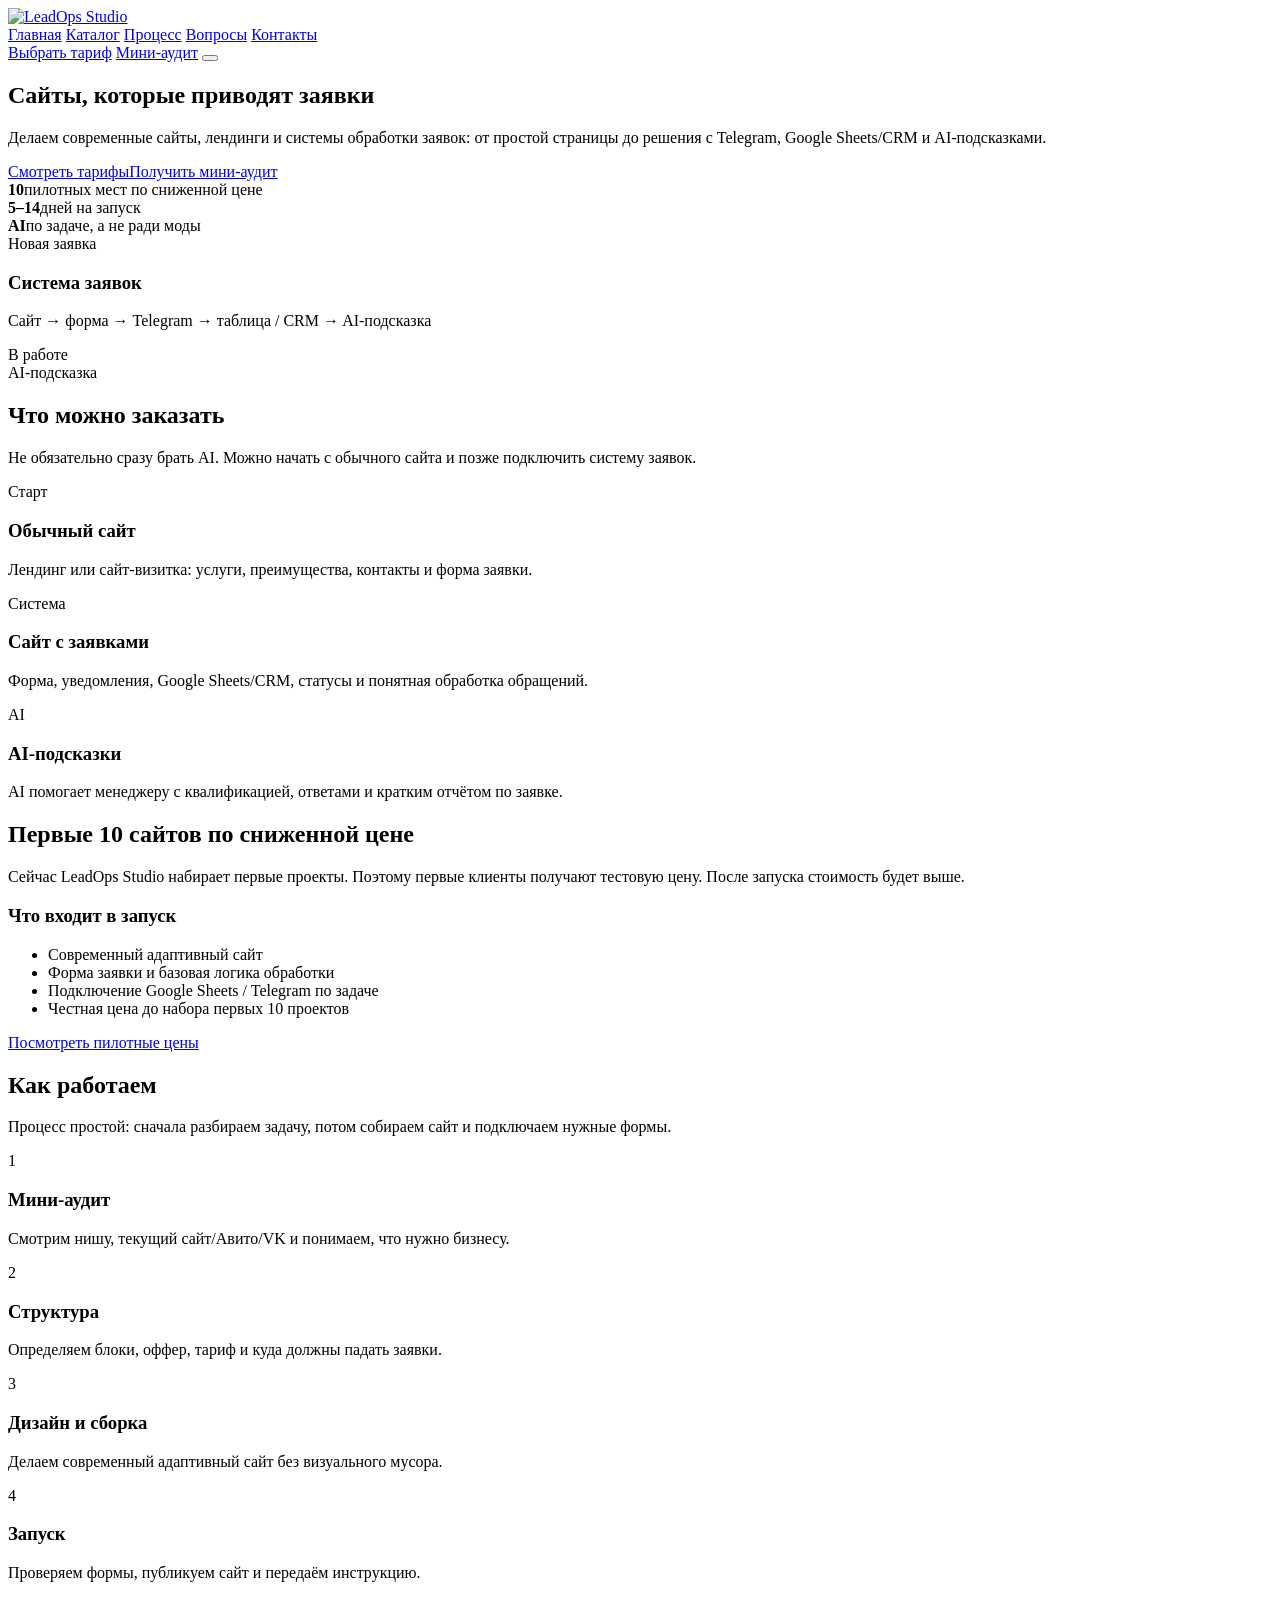
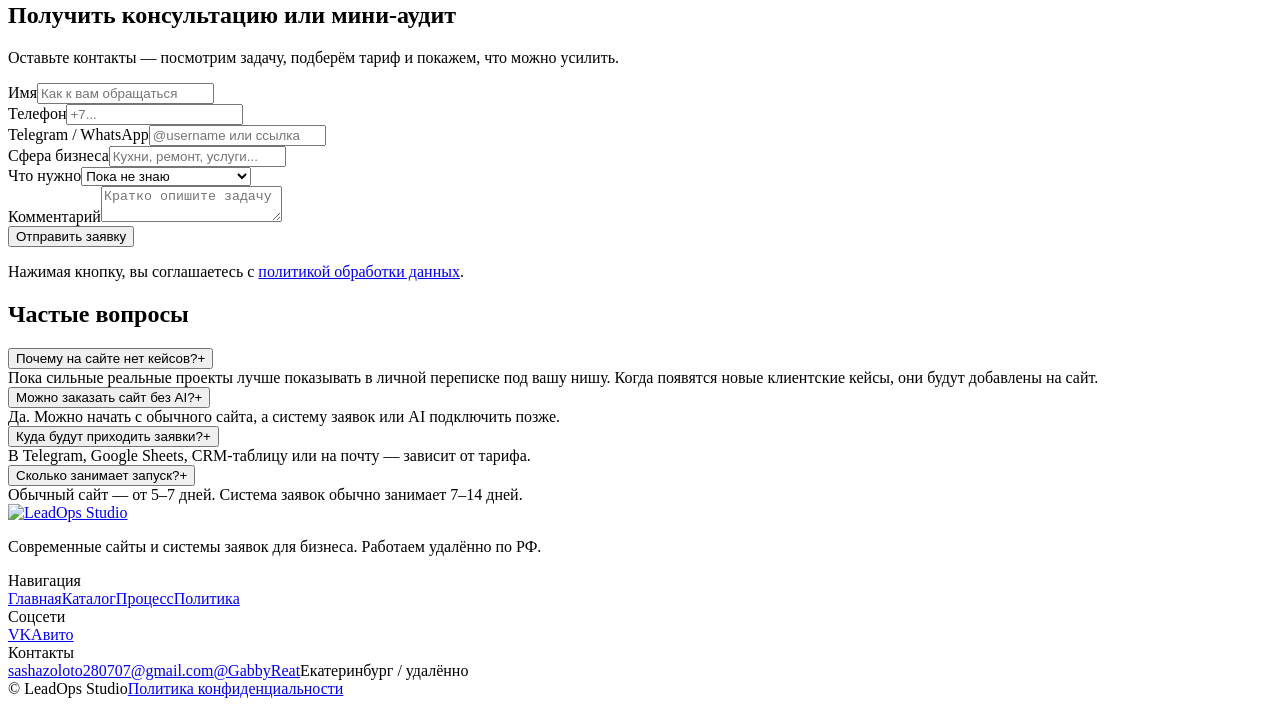
==== index.html @ fede4e8f "Add files via upload" ====
<!doctype html>
<html lang="ru">
<head>
<meta charset="utf-8">
<meta name="viewport" content="width=device-width, initial-scale=1">
<link rel="icon" type="image/webp" href="assets/img/logo/logo.webp">
<link rel="preconnect" href="https://fonts.googleapis.com">
<link rel="preconnect" href="https://fonts.gstatic.com" crossorigin>
<link href="https://fonts.googleapis.com/css2?family=Inter:wght@400;500;600;700;800;900&display=swap" rel="stylesheet">
<link rel="stylesheet" href="assets/css/main.css?v=1.1.3">
<title>LeadOps Studio — сайты и системы заявок для бизнеса</title>
<meta name="description" content="Современные сайты, лендинги и системы обработки заявок для бизнеса: формы, Telegram, Google Sheets/CRM и AI-подсказки.">
</head>
<body>
<header class="site-header">
  <div class="container header-inner">
    <a class="logo" href="index.html" aria-label="LeadOps Studio"><img src="assets/img/logo/logo.webp" alt="LeadOps Studio"></a>
    <nav class="nav" data-nav aria-label="Основная навигация">
      <a href="index.html" class="is-active">Главная</a>
      <a href="catalog.html" class="">Каталог</a>
      <a href="process.html" class="">Процесс</a>
      <a href="index.html#faq">Вопросы</a>
      <a href="#contacts">Контакты</a>
    </nav>
    <div class="header-actions">
      <a class="btn btn--ghost" href="catalog.html">Выбрать тариф</a>
      <a class="btn btn--primary" href="index.html#lead-form">Мини-аудит</a>
      <button class="menu-toggle" type="button" data-menu-toggle aria-label="Открыть меню" aria-expanded="false"><span></span><span></span><span></span></button>
    </div>
  </div>
</header>

<main class="page-main">
  <section class="hero">
    <div class="container split split--start">
      <div class="hero-copy">
        <h1>Сайты, которые приводят заявки</h1>
        <p class="lead">Делаем современные сайты, лендинги и системы обработки заявок: от простой страницы до решения с Telegram, Google Sheets/CRM и AI-подсказками.</p>
        <div class="inline hero-actions"><a class="btn btn--primary" href="catalog.html">Смотреть тарифы</a><a class="btn btn--ghost" href="#lead-form">Получить мини-аудит</a></div>
        <div class="hero-stats"><div class="stat"><strong>10</strong><span>пилотных мест по сниженной цене</span></div><div class="stat"><strong>5–14</strong><span>дней на запуск</span></div><div class="stat"><strong>AI</strong><span>по задаче, а не ради моды</span></div></div>
      </div>
      <div class="hero-ui">
        <div class="browser">
          <div class="browser-top"><div class="dots"><span></span><span></span><span></span></div><span class="browser-tag">Новая заявка</span></div>
          <div class="screen-dark"><h3>Система заявок</h3><p>Сайт → форма → Telegram → таблица / CRM → AI-подсказка</p></div>
          <div class="lead-row"><div class="lead-icon"></div><div class="lead-lines"><span></span><span></span></div><span class="browser-tag">В работе</span></div>
          <div class="lead-row"><div class="lead-icon"></div><div class="lead-lines"><span></span><span></span></div><span class="browser-tag">AI-подсказка</span></div>
        </div>
      </div>
    </div>
  </section>

  <section class="section section--soft">
    <div class="container">
      <div class="section-head"><h2>Что можно заказать</h2><p class="lead">Не обязательно сразу брать AI. Можно начать с обычного сайта и позже подключить систему заявок.</p></div>
      <div class="grid grid-3 offer-grid">
        <div class="card"><span class="badge">Старт</span><h3>Обычный сайт</h3><p class="text-muted">Лендинг или сайт-визитка: услуги, преимущества, контакты и форма заявки.</p></div>
        <div class="card"><span class="badge badge--green">Система</span><h3>Сайт с заявками</h3><p class="text-muted">Форма, уведомления, Google Sheets/CRM, статусы и понятная обработка обращений.</p></div>
        <div class="card"><span class="badge badge--orange">AI</span><h3>AI-подсказки</h3><p class="text-muted">AI помогает менеджеру с квалификацией, ответами и кратким отчётом по заявке.</p></div>
      </div>
    </div>
  </section>


  <section class="section section--soft">
    <div class="container">
      <div class="pilot-banner">
        <div class="grid grid-2">
          <div class="stack">
            <h2>Первые 10 сайтов по сниженной цене</h2>
            <p>Сейчас LeadOps Studio набирает первые проекты. Поэтому первые клиенты получают тестовую цену. После запуска стоимость будет выше.</p>
          </div>
          <div class="pilot-side">
            <h3>Что входит в запуск</h3>
            <ul class="list-check">
              <li>Современный адаптивный сайт</li>
              <li>Форма заявки и базовая логика обработки</li>
              <li>Подключение Google Sheets / Telegram по задаче</li>
              <li>Честная цена до набора первых 10 проектов</li>
            </ul>
            <a class="btn btn--primary btn--wide" href="catalog.html">Посмотреть пилотные цены</a>
          </div>
        </div>
      </div>
    </div>
  </section>

  <section class="section">
    <div class="container">
      <div class="section-head"><h2>Как работаем</h2><p class="lead">Процесс простой: сначала разбираем задачу, потом собираем сайт и подключаем нужные формы.</p></div>
      <div class="steps">
        <div class="step"><div class="step-number">1</div><div><h3>Мини-аудит</h3><p class="text-muted">Смотрим нишу, текущий сайт/Авито/VK и понимаем, что нужно бизнесу.</p></div></div>
        <div class="step"><div class="step-number">2</div><div><h3>Структура</h3><p class="text-muted">Определяем блоки, оффер, тариф и куда должны падать заявки.</p></div></div>
        <div class="step"><div class="step-number">3</div><div><h3>Дизайн и сборка</h3><p class="text-muted">Делаем современный адаптивный сайт без визуального мусора.</p></div></div>
        <div class="step"><div class="step-number">4</div><div><h3>Запуск</h3><p class="text-muted">Проверяем формы, публикуем сайт и передаём инструкцию.</p></div></div>
      </div>
    </div>
  </section>

  <section class="section section--soft" id="lead-form">
    <div class="container split split--start">
      <div class="section-head sticky-copy">
        <h2>Получить консультацию или мини-аудит</h2>
        <p class="lead">Оставьте контакты — посмотрим задачу, подберём тариф и покажем, что можно усилить.</p>
      </div>
      <div class="cta-card"><form class="form" data-lead-form id="lead-form">
  <input type="hidden" name="selected_tariff" value="Не выбран / заявка с главной">
  <input type="hidden" name="source" value="website_form">
  <div class="form-row">
    <div class="field"><label for="name">Имя</label><input id="name" name="name" type="text" placeholder="Как к вам обращаться" required></div>
    <div class="field"><label for="phone">Телефон</label><input id="phone" name="phone" type="tel" placeholder="+7..." required></div>
  </div>
  <div class="form-row">
    <div class="field"><label for="messenger">Telegram / WhatsApp</label><input id="messenger" name="messenger" type="text" placeholder="@username или ссылка"></div>
    <div class="field"><label for="business">Сфера бизнеса</label><input id="business" name="business" type="text" placeholder="Кухни, ремонт, услуги..."></div>
  </div>
  <div class="field"><label for="need">Что нужно</label><select id="need" name="need"><option value="Пока не знаю">Пока не знаю</option><option value="Обычный сайт">Обычный сайт</option><option value="Сайт с системой заявок">Сайт с системой заявок</option><option value="AI / автоматизация">AI / автоматизация</option></select></div>
  <div class="field"><label for="comment">Комментарий</label><textarea id="comment" name="comment" placeholder="Кратко опишите задачу"></textarea></div>
  <button class="btn btn--primary btn--wide" type="submit" data-default-text="Отправить заявку">Отправить заявку</button>
  <div class="form-status" data-form-status></div>
  <p class="form-note">Нажимая кнопку, вы соглашаетесь с <a href="privacy.html">политикой обработки данных</a>.</p>
</form></div>
    </div>
  </section>

  <section class="section" id="faq">
    <div class="container">
      <div class="section-head"><h2>Частые вопросы</h2></div>
      <div class="faq">
        <div class="faq-item is-open" data-faq-item><button class="faq-question" type="button" data-faq-question>Почему на сайте нет кейсов?<span>+</span></button><div class="faq-answer">Пока сильные реальные проекты лучше показывать в личной переписке под вашу нишу. Когда появятся новые клиентские кейсы, они будут добавлены на сайт.</div></div>
        <div class="faq-item" data-faq-item><button class="faq-question" type="button" data-faq-question>Можно заказать сайт без AI?<span>+</span></button><div class="faq-answer">Да. Можно начать с обычного сайта, а систему заявок или AI подключить позже.</div></div>
        <div class="faq-item" data-faq-item><button class="faq-question" type="button" data-faq-question>Куда будут приходить заявки?<span>+</span></button><div class="faq-answer">В Telegram, Google Sheets, CRM-таблицу или на почту — зависит от тарифа.</div></div>
        <div class="faq-item" data-faq-item><button class="faq-question" type="button" data-faq-question>Сколько занимает запуск?<span>+</span></button><div class="faq-answer">Обычный сайт — от 5–7 дней. Система заявок обычно занимает 7–14 дней.</div></div>
      </div>
    </div>
  </section>
</main>
<footer class="site-footer" id="contacts">
  <div class="container">
    <div class="footer-grid">
      <div class="stack">
        <a class="logo" href="index.html" aria-label="LeadOps Studio"><img src="assets/img/logo/logo-footer.webp" alt="LeadOps Studio"></a>
        <p>Современные сайты и системы заявок для бизнеса. Работаем удалённо по РФ.</p>
      </div>
      <div><div class="footer-title">Навигация</div><div class="footer-links"><a href="index.html">Главная</a><a href="catalog.html">Каталог</a><a href="process.html">Процесс</a><a href="privacy.html">Политика</a></div></div>
      <div><div class="footer-title">Соцсети</div><div class="footer-links"><a href="https://vk.com/club238644247" target="_blank" rel="noopener">VK</a><a href="https://www.avito.ru/ekaterinburg/predlozheniya_uslug/sayt_sistema_zayavok_dlya_biznesa_pod_klyuch_8059595661" target="_blank" rel="noopener">Авито</a></div></div>
      <div><div class="footer-title">Контакты</div><div class="footer-links"><a href="mailto:sashazoloto280707@gmail.com">sashazoloto280707@gmail.com</a><a href="https://t.me/GabbyReat" target="_blank" rel="noopener">@GabbyReat</a><span>Екатеринбург / удалённо</span></div></div>
    </div>
    <div class="footer-bottom"><span>© <span data-year></span> LeadOps Studio</span><a href="privacy.html">Политика конфиденциальности</a></div>
  </div>
</footer>
<script src="assets/js/config.js?v=1.1.3"></script>
<script type="module" src="assets/js/app.js?v=1.1.3"></script>
</body>
</html>
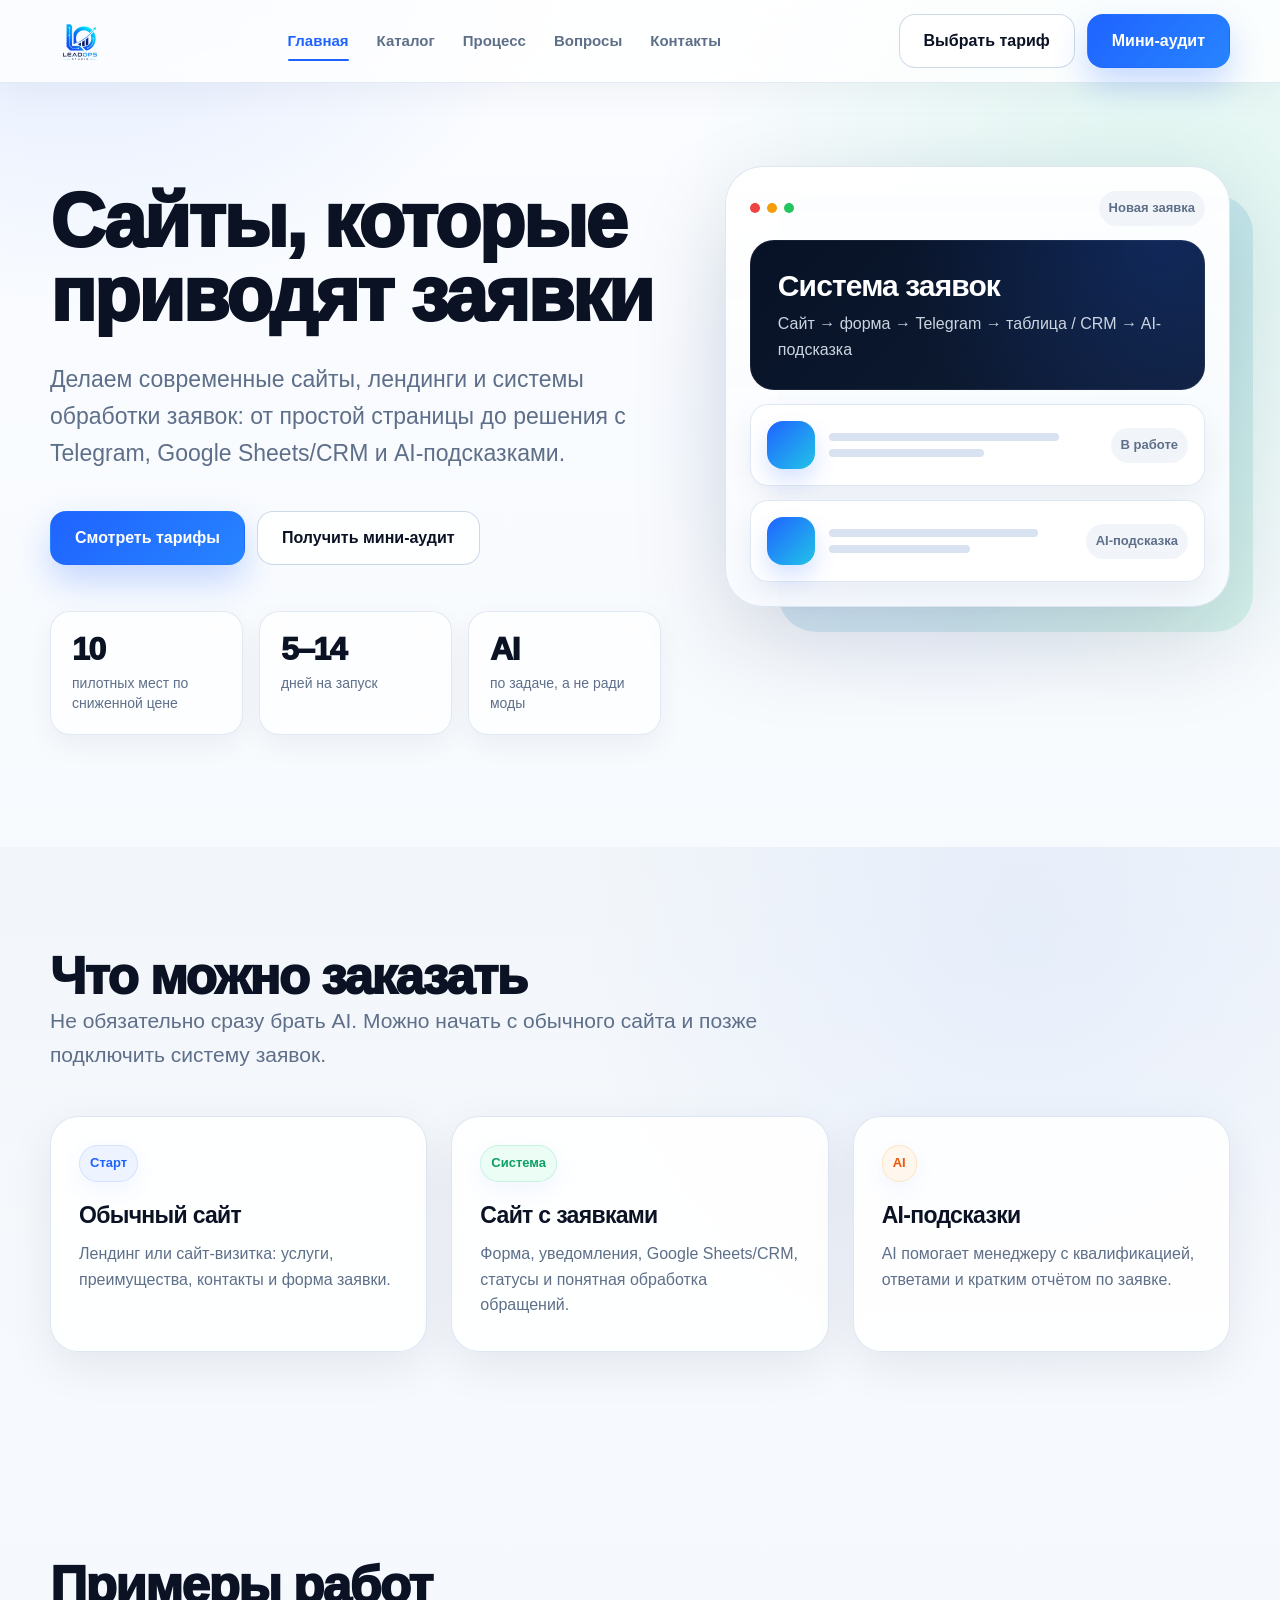
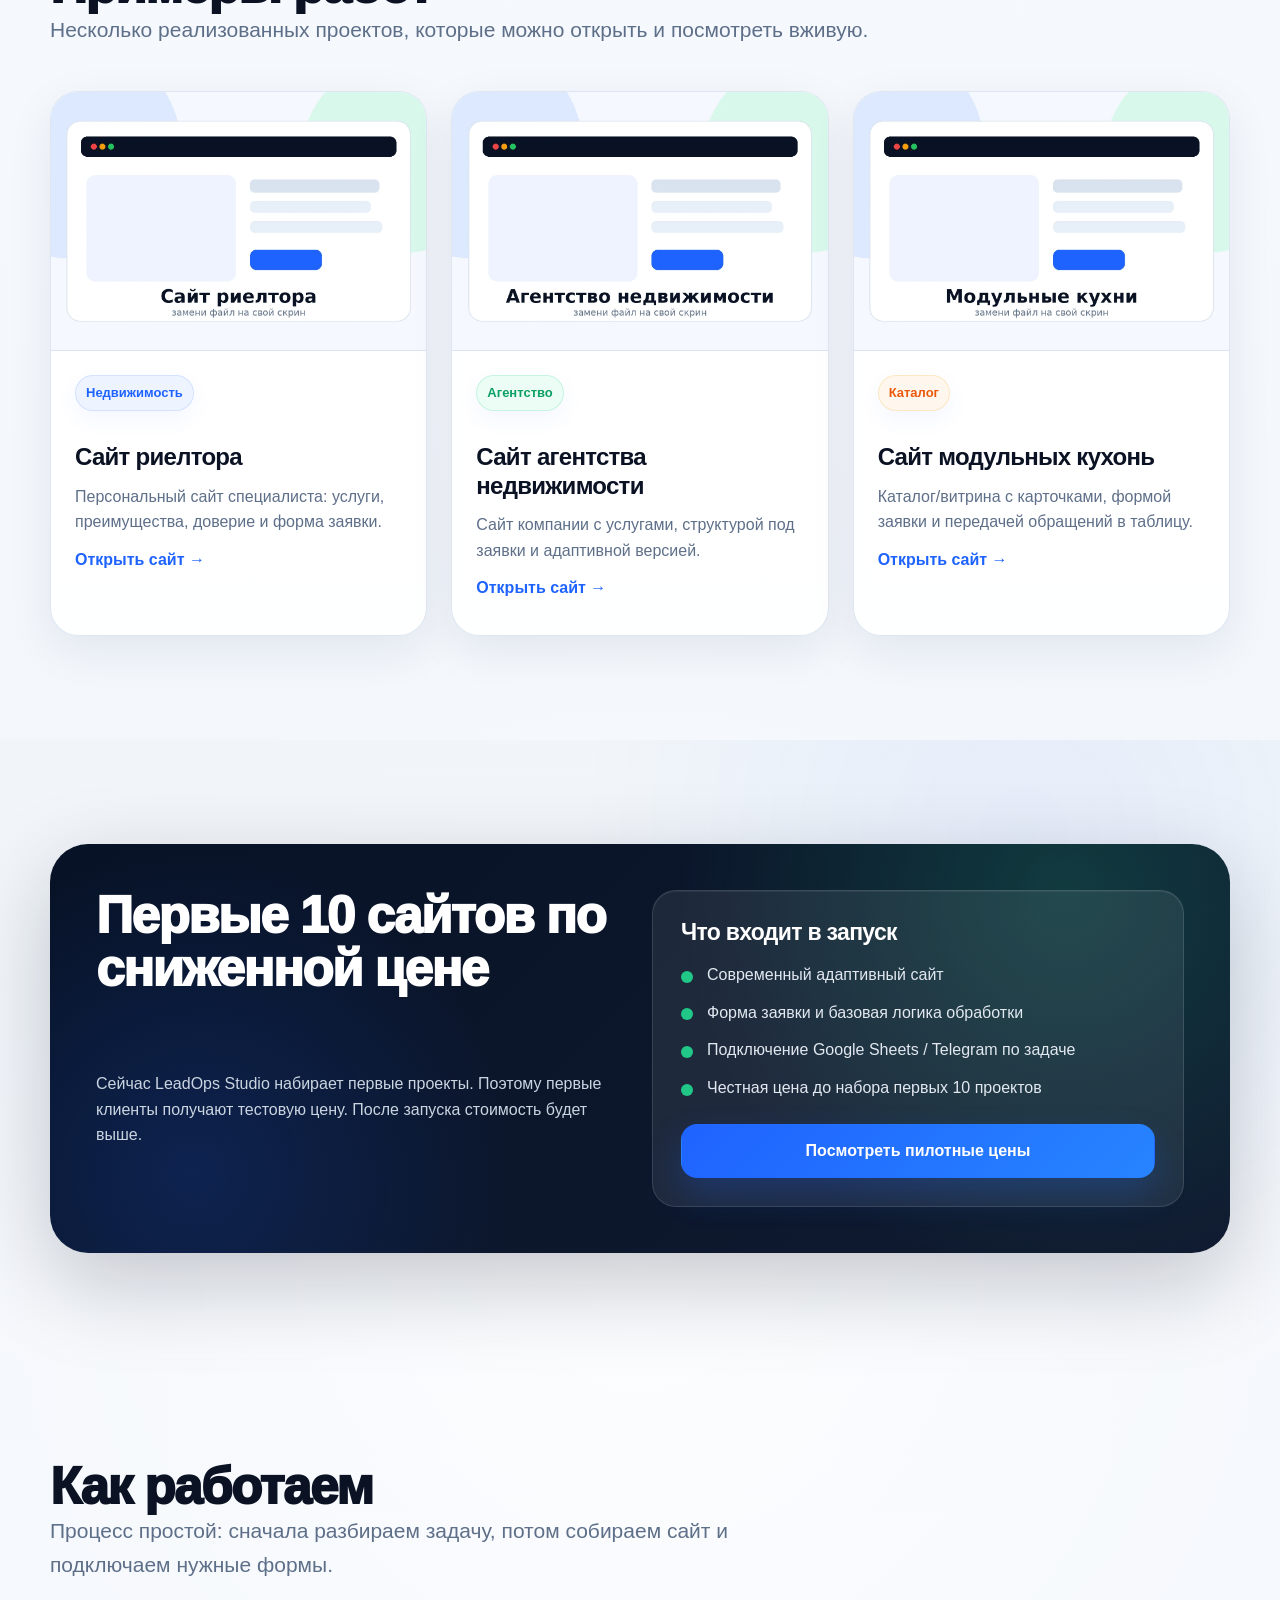
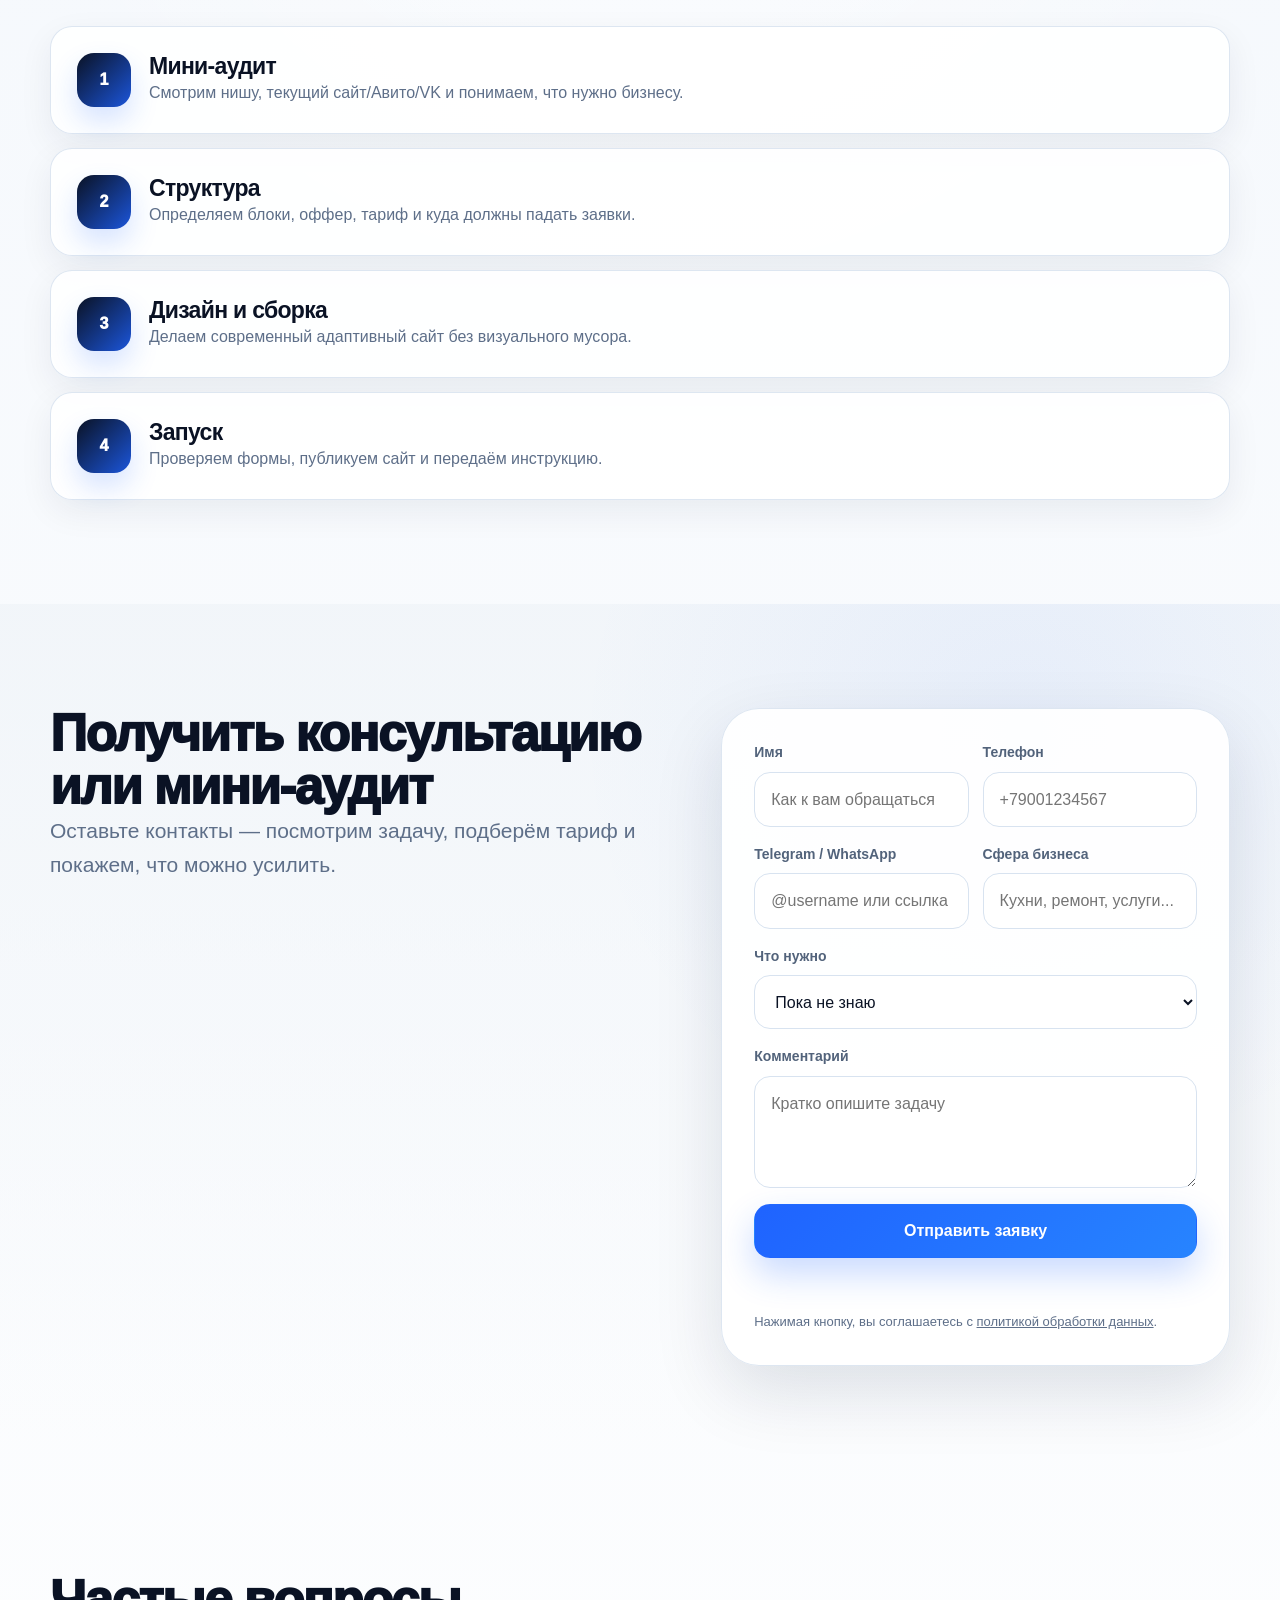
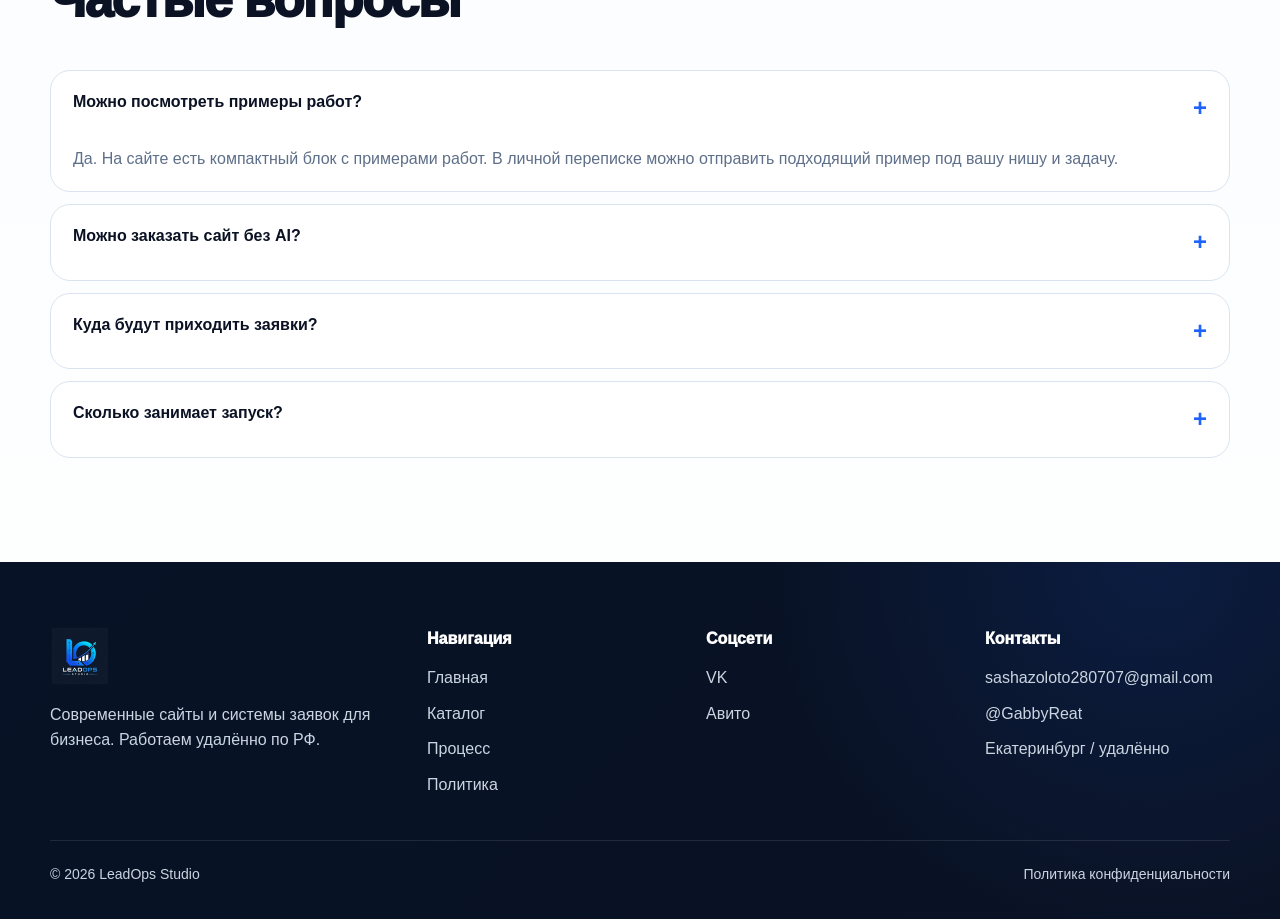
==== commit b70c1935: "deploy new version" ====
--- a/index.html
+++ b/index.html
@@ -7,7 +7,7 @@
 <link rel="preconnect" href="https://fonts.googleapis.com">
 <link rel="preconnect" href="https://fonts.gstatic.com" crossorigin>
 <link href="https://fonts.googleapis.com/css2?family=Inter:wght@400;500;600;700;800;900&display=swap" rel="stylesheet">
-<link rel="stylesheet" href="assets/css/main.css?v=1.1.3">
+<link rel="stylesheet" href="assets/css/main.css?v=1.2.2">
 <title>LeadOps Studio — сайты и системы заявок для бизнеса</title>
 <meta name="description" content="Современные сайты, лендинги и системы обработки заявок для бизнеса: формы, Telegram, Google Sheets/CRM и AI-подсказки.">
 </head>
@@ -62,6 +62,54 @@
   </section>
 
 
+
+
+  <section class="section" id="projects">
+    <div class="container">
+      <div class="section-head section-head--row">
+        <div>
+          <h2>Примеры работ</h2>
+          <p class="lead">Несколько реализованных проектов, которые можно открыть и посмотреть вживую.</p>
+        </div>
+      </div>
+      <div class="work-grid">
+        <article class="card work-card">
+          <a class="work-media" href="#" target="_blank" rel="noopener" aria-label="Открыть сайт риелтора">
+            <img src="assets/img/projects/realtor.webp" alt="Скрин сайта риелтора">
+          </a>
+          <div class="work-body">
+            <span class="badge">Недвижимость</span>
+            <h3>Сайт риелтора</h3>
+            <p class="text-muted">Персональный сайт специалиста: услуги, преимущества, доверие и форма заявки.</p>
+            <a class="link-arrow" href="#" target="_blank" rel="noopener">Открыть сайт →</a>
+          </div>
+        </article>
+        <article class="card work-card">
+          <a class="work-media" href="#" target="_blank" rel="noopener" aria-label="Открыть сайт агентства недвижимости">
+            <img src="assets/img/projects/agency.webp" alt="Скрин сайта агентства недвижимости">
+          </a>
+          <div class="work-body">
+            <span class="badge badge--green">Агентство</span>
+            <h3>Сайт агентства недвижимости</h3>
+            <p class="text-muted">Сайт компании с услугами, структурой под заявки и адаптивной версией.</p>
+            <a class="link-arrow" href="#" target="_blank" rel="noopener">Открыть сайт →</a>
+          </div>
+        </article>
+        <article class="card work-card">
+          <a class="work-media" href="#" target="_blank" rel="noopener" aria-label="Открыть сайт модульных кухонь">
+            <img src="assets/img/projects/kitchens.webp" alt="Скрин сайта модульных кухонь">
+          </a>
+          <div class="work-body">
+            <span class="badge badge--orange">Каталог</span>
+            <h3>Сайт модульных кухонь</h3>
+            <p class="text-muted">Каталог/витрина с карточками, формой заявки и передачей обращений в таблицу.</p>
+            <a class="link-arrow" href="#" target="_blank" rel="noopener">Открыть сайт →</a>
+          </div>
+        </article>
+      </div>
+    </div>
+  </section>
+
   <section class="section section--soft">
     <div class="container">
       <div class="pilot-banner">
@@ -108,7 +156,7 @@
   <input type="hidden" name="source" value="website_form">
   <div class="form-row">
     <div class="field"><label for="name">Имя</label><input id="name" name="name" type="text" placeholder="Как к вам обращаться" required></div>
-    <div class="field"><label for="phone">Телефон</label><input id="phone" name="phone" type="tel" placeholder="+7..." required></div>
+    <div class="field"><label for="phone">Телефон</label><input id="phone" name="phone" type="tel" placeholder="+79001234567" required></div>
   </div>
   <div class="form-row">
     <div class="field"><label for="messenger">Telegram / WhatsApp</label><input id="messenger" name="messenger" type="text" placeholder="@username или ссылка"></div>
@@ -127,7 +175,7 @@
     <div class="container">
       <div class="section-head"><h2>Частые вопросы</h2></div>
       <div class="faq">
-        <div class="faq-item is-open" data-faq-item><button class="faq-question" type="button" data-faq-question>Почему на сайте нет кейсов?<span>+</span></button><div class="faq-answer">Пока сильные реальные проекты лучше показывать в личной переписке под вашу нишу. Когда появятся новые клиентские кейсы, они будут добавлены на сайт.</div></div>
+        <div class="faq-item is-open" data-faq-item><button class="faq-question" type="button" data-faq-question>Можно посмотреть примеры работ?<span>+</span></button><div class="faq-answer">Да. На сайте есть компактный блок с примерами работ. В личной переписке можно отправить подходящий пример под вашу нишу и задачу.</div></div>
         <div class="faq-item" data-faq-item><button class="faq-question" type="button" data-faq-question>Можно заказать сайт без AI?<span>+</span></button><div class="faq-answer">Да. Можно начать с обычного сайта, а систему заявок или AI подключить позже.</div></div>
         <div class="faq-item" data-faq-item><button class="faq-question" type="button" data-faq-question>Куда будут приходить заявки?<span>+</span></button><div class="faq-answer">В Telegram, Google Sheets, CRM-таблицу или на почту — зависит от тарифа.</div></div>
         <div class="faq-item" data-faq-item><button class="faq-question" type="button" data-faq-question>Сколько занимает запуск?<span>+</span></button><div class="faq-answer">Обычный сайт — от 5–7 дней. Система заявок обычно занимает 7–14 дней.</div></div>
@@ -149,7 +197,7 @@
     <div class="footer-bottom"><span>© <span data-year></span> LeadOps Studio</span><a href="privacy.html">Политика конфиденциальности</a></div>
   </div>
 </footer>
-<script src="assets/js/config.js?v=1.1.3"></script>
-<script type="module" src="assets/js/app.js?v=1.1.3"></script>
+<script src="assets/js/config.js?v=1.2.2"></script>
+<script type="module" src="assets/js/app.js?v=1.2.2"></script>
 </body>
 </html>
--- a/assets/css/main.css
+++ b/assets/css/main.css
@@ -0,0 +1,13 @@
+@import url("./01-variables.css");
+@import url("./02-reset.css");
+@import url("./03-base.css");
+@import url("./04-layout.css");
+@import url("./05-components.css");
+@import url("./06-header.css");
+@import url("./07-hero.css");
+@import url("./08-sections.css");
+@import url("./09-catalog.css");
+@import url("./10-forms.css");
+@import url("./11-footer.css");
+@import url("./12-responsive.css");
+@import url("./13-polish.css");
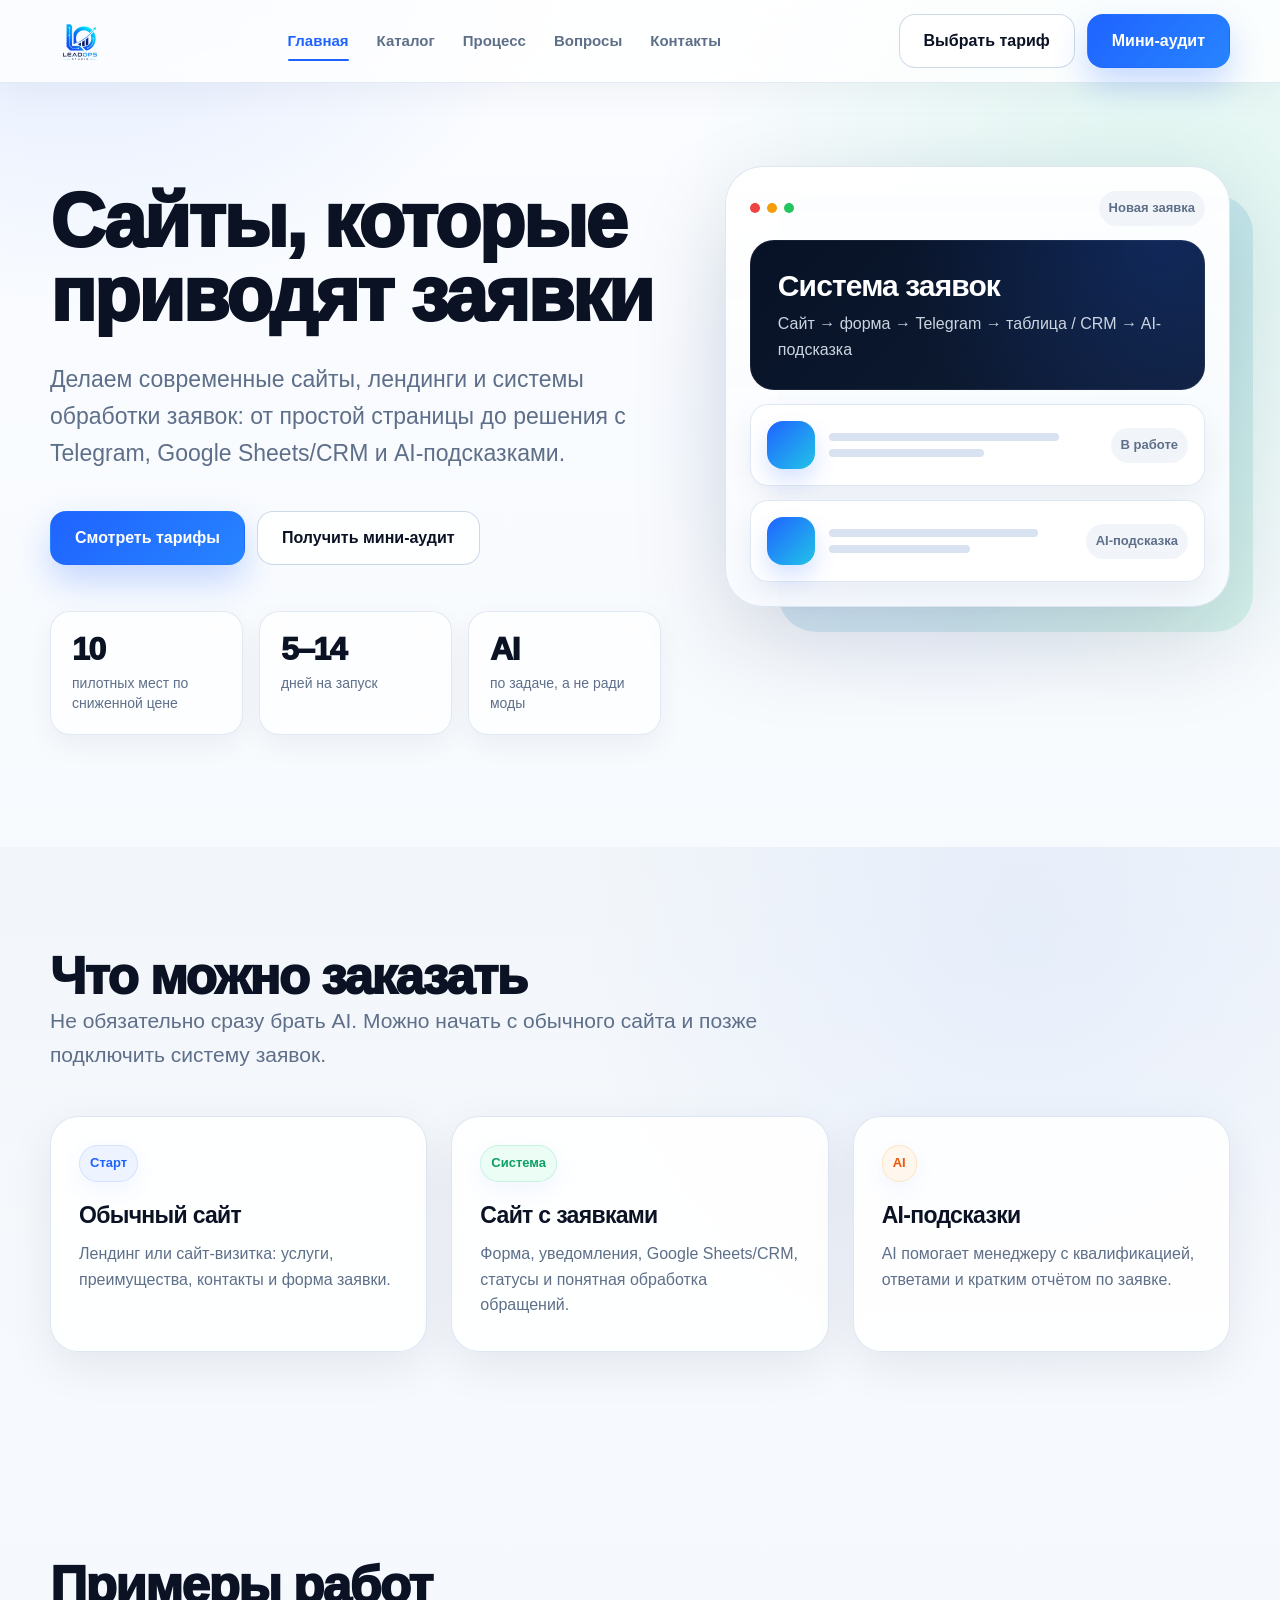
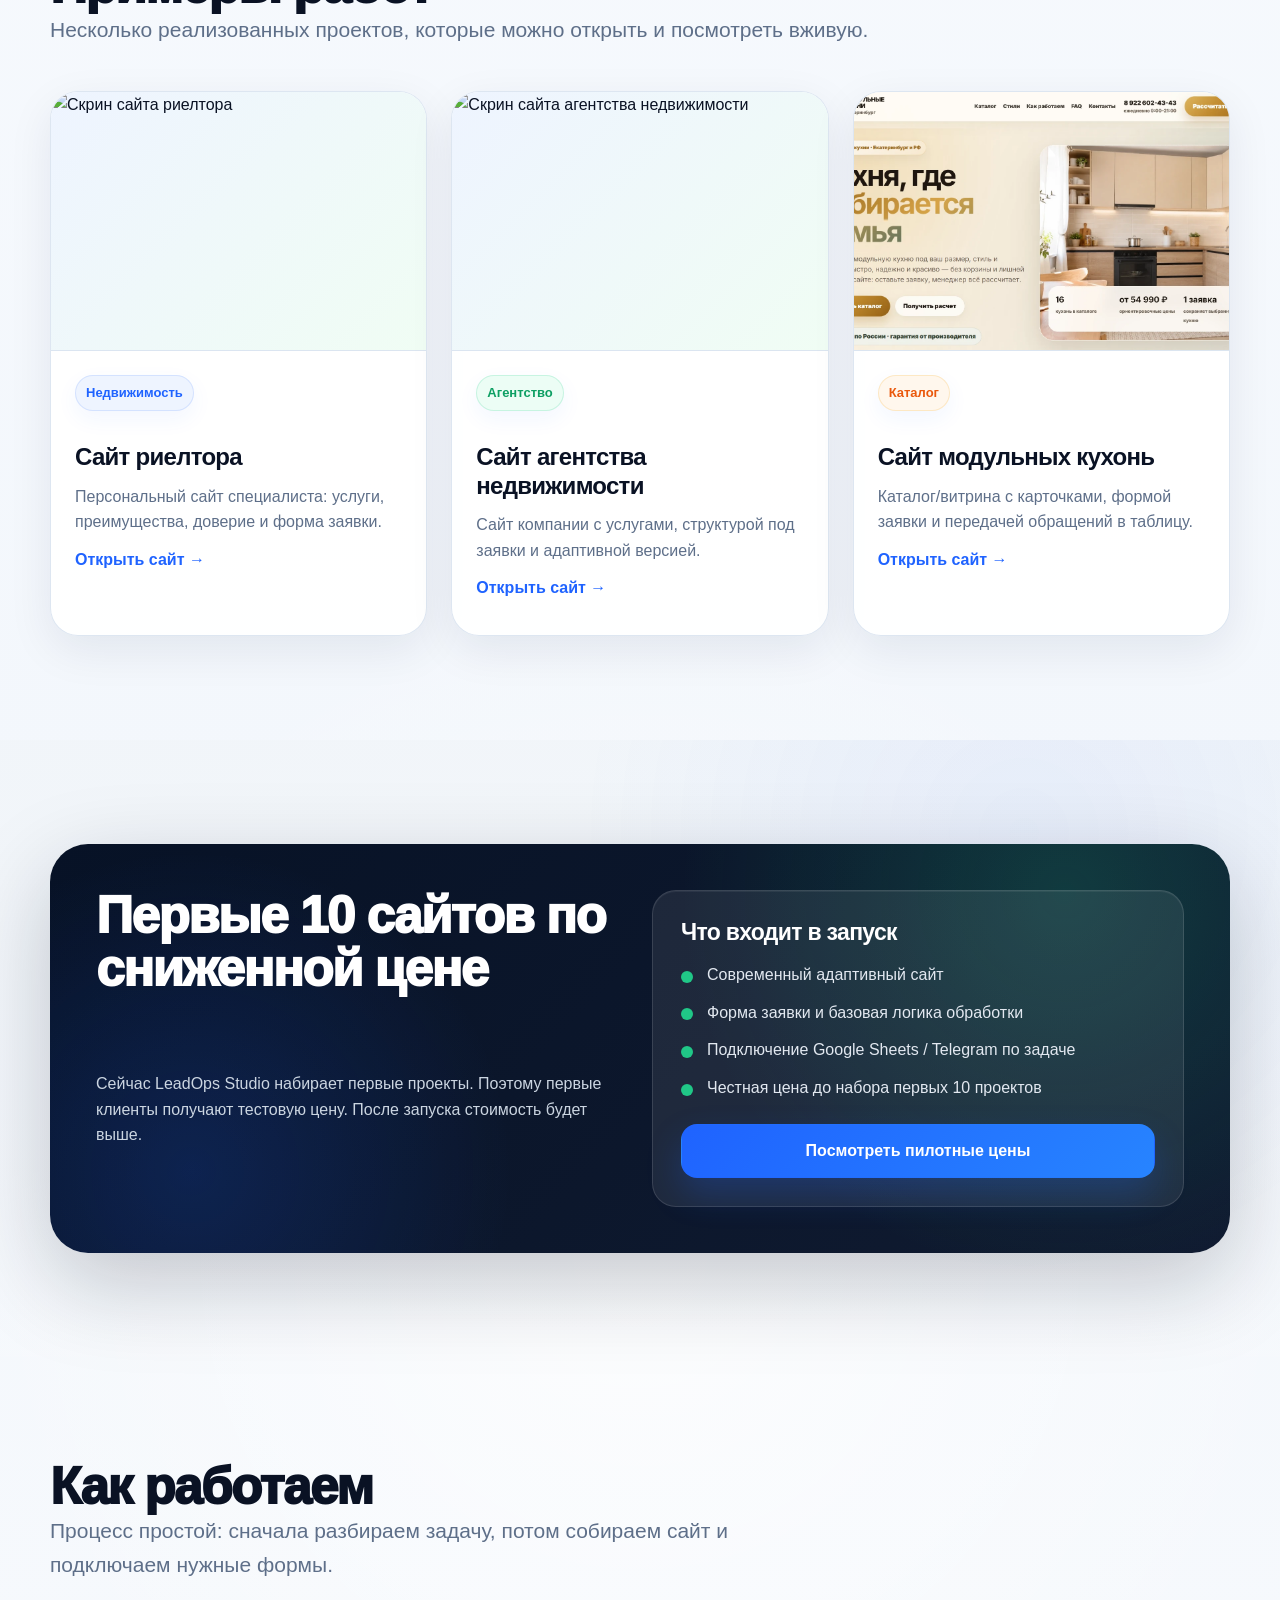
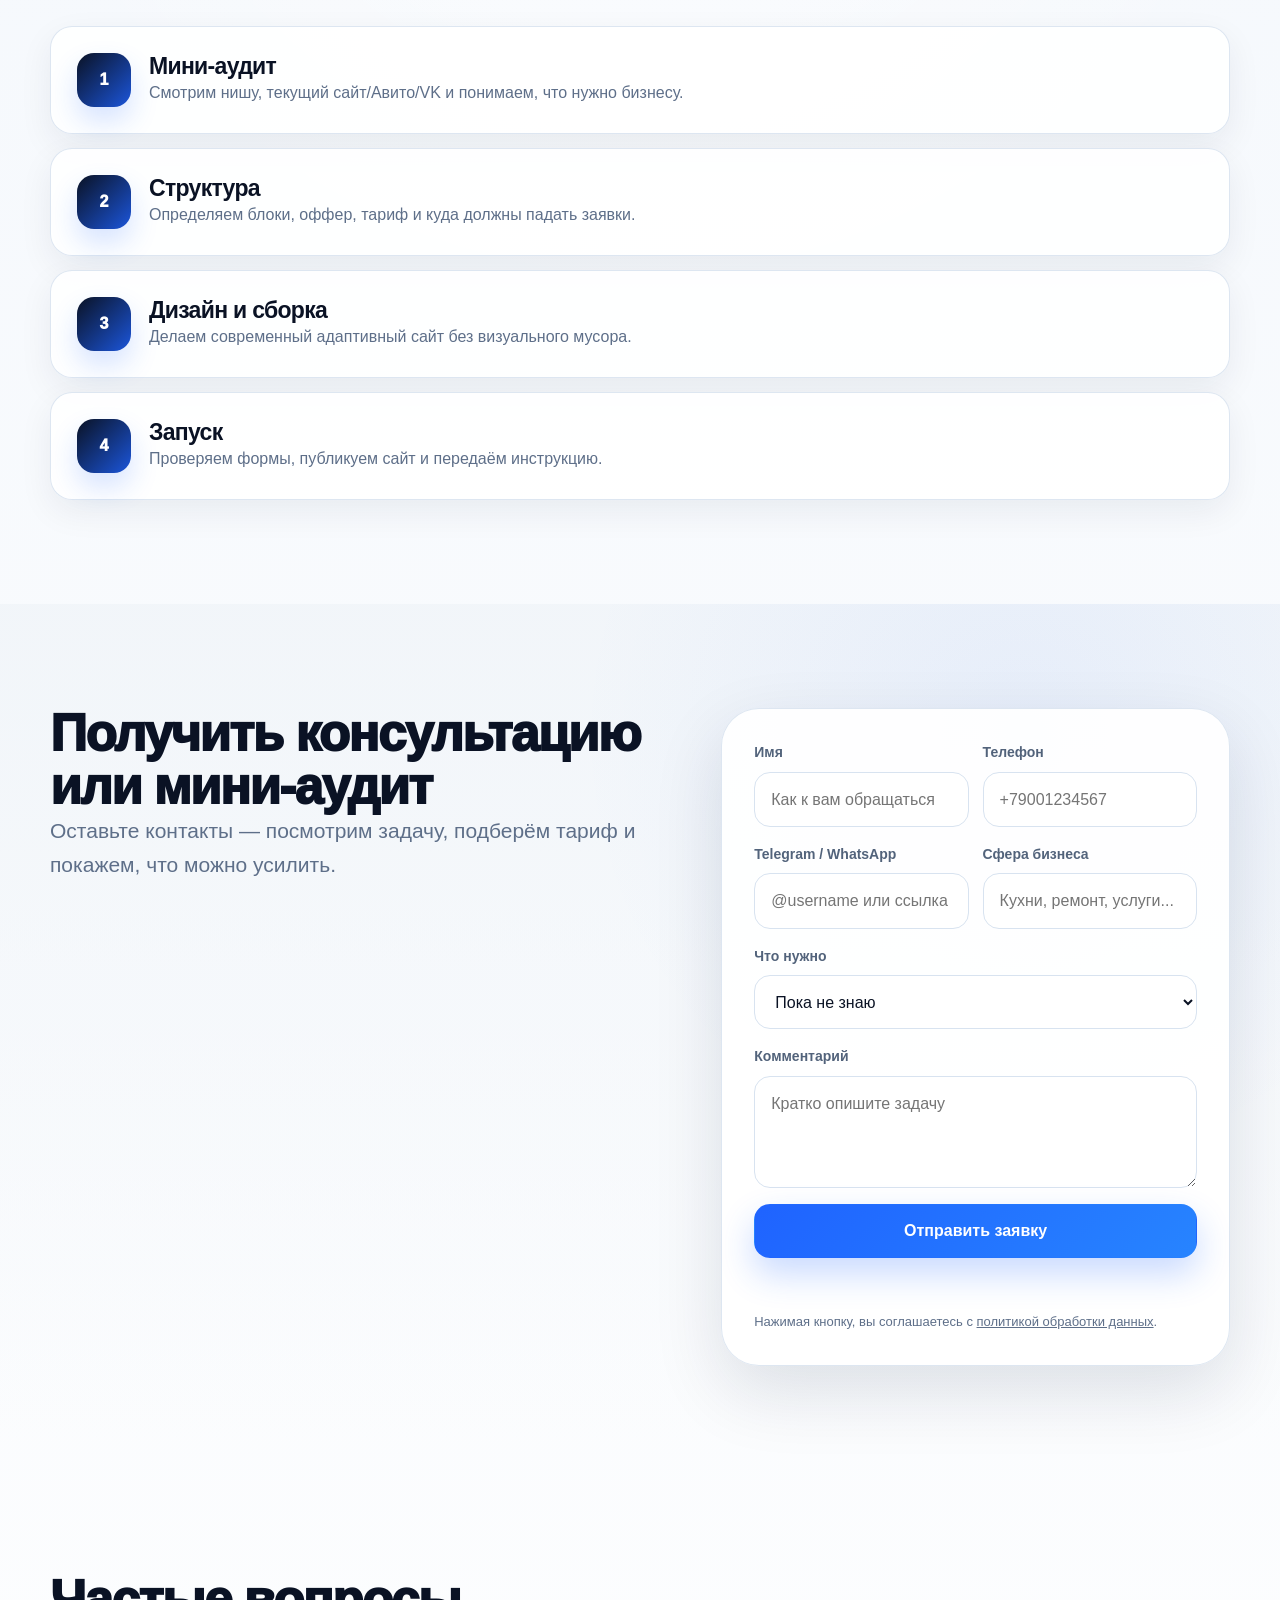
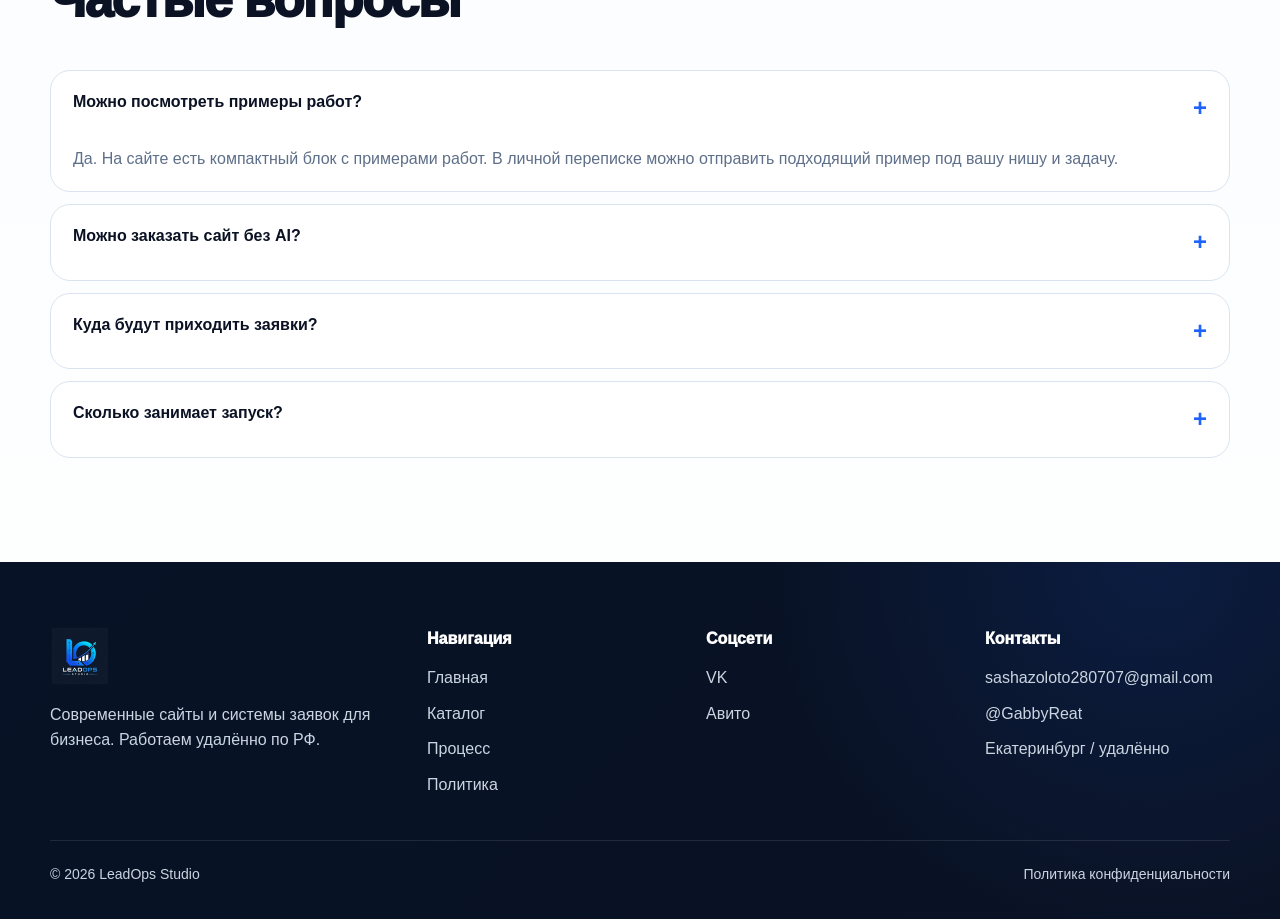
==== commit 7c5385a1: "add photo to my projects:" ====
--- a/index.html
+++ b/index.html
@@ -7,7 +7,7 @@
 <link rel="preconnect" href="https://fonts.googleapis.com">
 <link rel="preconnect" href="https://fonts.gstatic.com" crossorigin>
 <link href="https://fonts.googleapis.com/css2?family=Inter:wght@400;500;600;700;800;900&display=swap" rel="stylesheet">
-<link rel="stylesheet" href="assets/css/main.css?v=1.2.2">
+<link rel="stylesheet" href="assets/css/main.css?v=2026.05.27.2143">
 <title>LeadOps Studio — сайты и системы заявок для бизнеса</title>
 <meta name="description" content="Современные сайты, лендинги и системы обработки заявок для бизнеса: формы, Telegram, Google Sheets/CRM и AI-подсказки.">
 </head>
@@ -74,36 +74,36 @@
       </div>
       <div class="work-grid">
         <article class="card work-card">
-          <a class="work-media" href="#" target="_blank" rel="noopener" aria-label="Открыть сайт риелтора">
-            <img src="assets/img/projects/realtor.webp" alt="Скрин сайта риелтора">
+          <a class="work-media" href="https://alexandr2807.github.io/landing/" target="_blank" rel="noopener" aria-label="Открыть сайт риелтора">
+            <img src="assets/img/projects/01-realtor-preview.webp" alt="Скрин сайта риелтора">
           </a>
           <div class="work-body">
             <span class="badge">Недвижимость</span>
             <h3>Сайт риелтора</h3>
             <p class="text-muted">Персональный сайт специалиста: услуги, преимущества, доверие и форма заявки.</p>
-            <a class="link-arrow" href="#" target="_blank" rel="noopener">Открыть сайт →</a>
+            <a class="link-arrow" href="https://alexandr2807.github.io/landing/" target="_blank" rel="noopener">Открыть сайт →</a>
           </div>
         </article>
         <article class="card work-card">
-          <a class="work-media" href="#" target="_blank" rel="noopener" aria-label="Открыть сайт агентства недвижимости">
-            <img src="assets/img/projects/agency.webp" alt="Скрин сайта агентства недвижимости">
+          <a class="work-media" href="https://samoletplus-ekb.ru/" target="_blank" rel="noopener" aria-label="Открыть сайт агентства недвижимости">
+            <img src="assets/img/projects/03-real-estate-agancy-preview.webp" alt="Скрин сайта агентства недвижимости">
           </a>
           <div class="work-body">
             <span class="badge badge--green">Агентство</span>
             <h3>Сайт агентства недвижимости</h3>
             <p class="text-muted">Сайт компании с услугами, структурой под заявки и адаптивной версией.</p>
-            <a class="link-arrow" href="#" target="_blank" rel="noopener">Открыть сайт →</a>
+            <a class="link-arrow" href="https://samoletplus-ekb.ru/" target="_blank" rel="noopener">Открыть сайт →</a>
           </div>
         </article>
         <article class="card work-card">
-          <a class="work-media" href="#" target="_blank" rel="noopener" aria-label="Открыть сайт модульных кухонь">
-            <img src="assets/img/projects/kitchens.webp" alt="Скрин сайта модульных кухонь">
+          <a class="work-media" href="https://alexandr2807.github.io/modular-kitchens/" target="_blank" rel="noopener" aria-label="Открыть сайт модульных кухонь">
+            <img src="assets/img/projects/02-modular-kitchens-preview.webp" alt="Скрин сайта модульных кухонь">
           </a>
           <div class="work-body">
             <span class="badge badge--orange">Каталог</span>
             <h3>Сайт модульных кухонь</h3>
             <p class="text-muted">Каталог/витрина с карточками, формой заявки и передачей обращений в таблицу.</p>
-            <a class="link-arrow" href="#" target="_blank" rel="noopener">Открыть сайт →</a>
+            <a class="link-arrow" href="https://alexandr2807.github.io/modular-kitchens/" target="_blank" rel="noopener">Открыть сайт →</a>
           </div>
         </article>
       </div>
@@ -197,7 +197,7 @@
     <div class="footer-bottom"><span>© <span data-year></span> LeadOps Studio</span><a href="privacy.html">Политика конфиденциальности</a></div>
   </div>
 </footer>
-<script src="assets/js/config.js?v=1.2.2"></script>
-<script type="module" src="assets/js/app.js?v=1.2.2"></script>
+<script src="assets/js/config.js?v=2026.05.27.2143"></script>
+<script type="module" src="assets/js/app.js?v=2026.05.27.2143"></script>
 </body>
 </html>
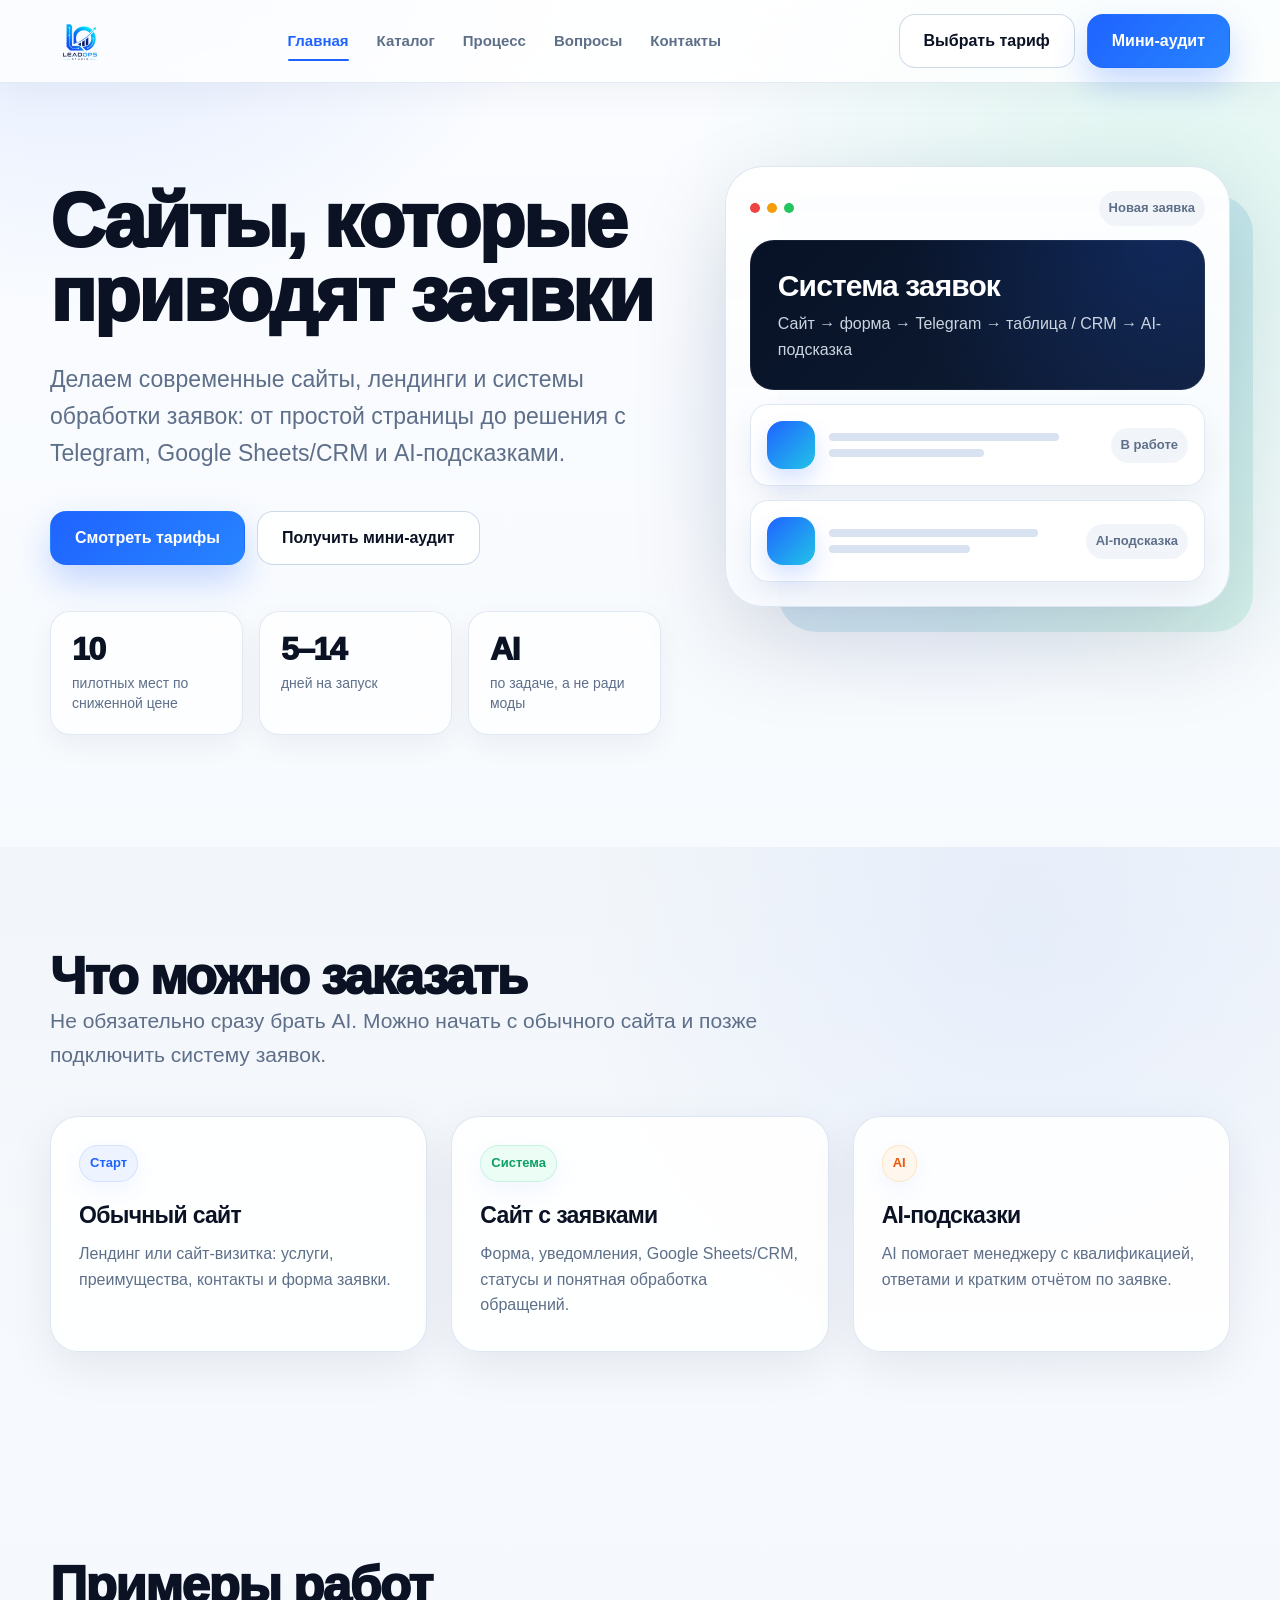
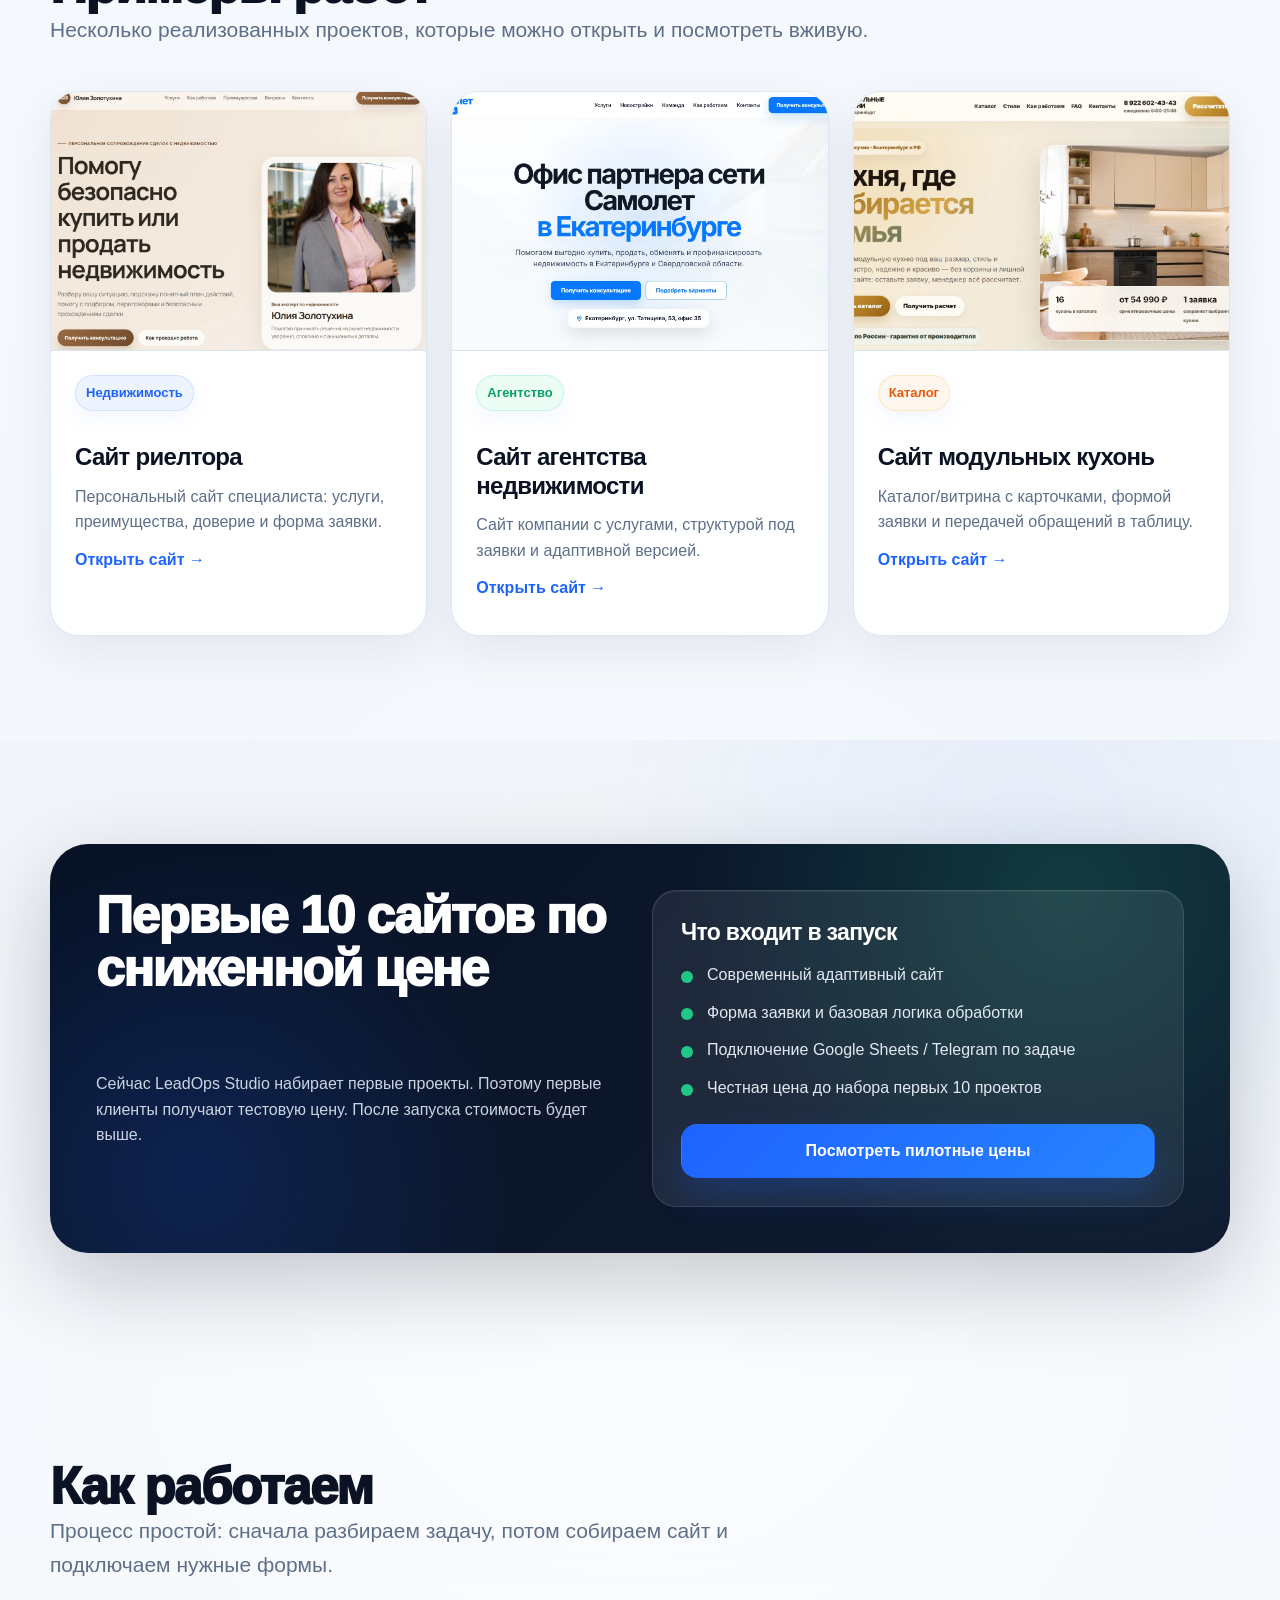
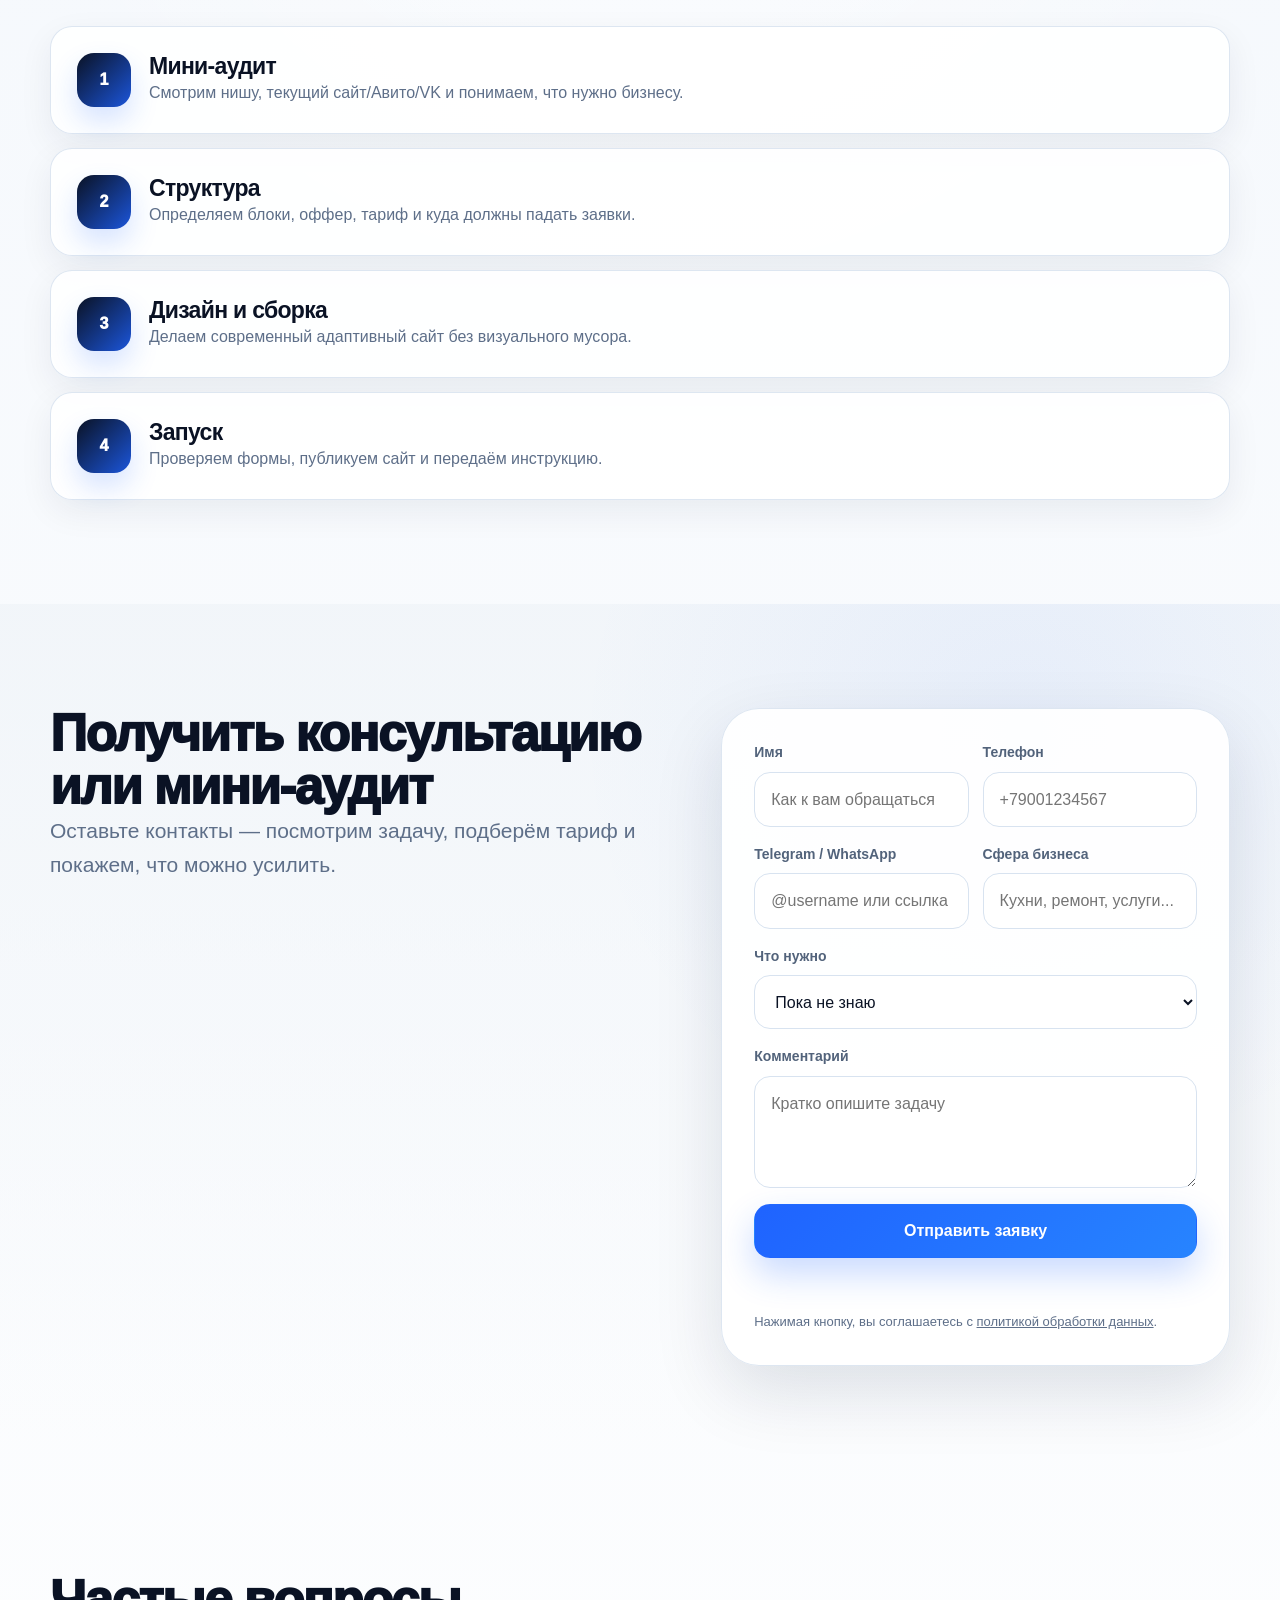
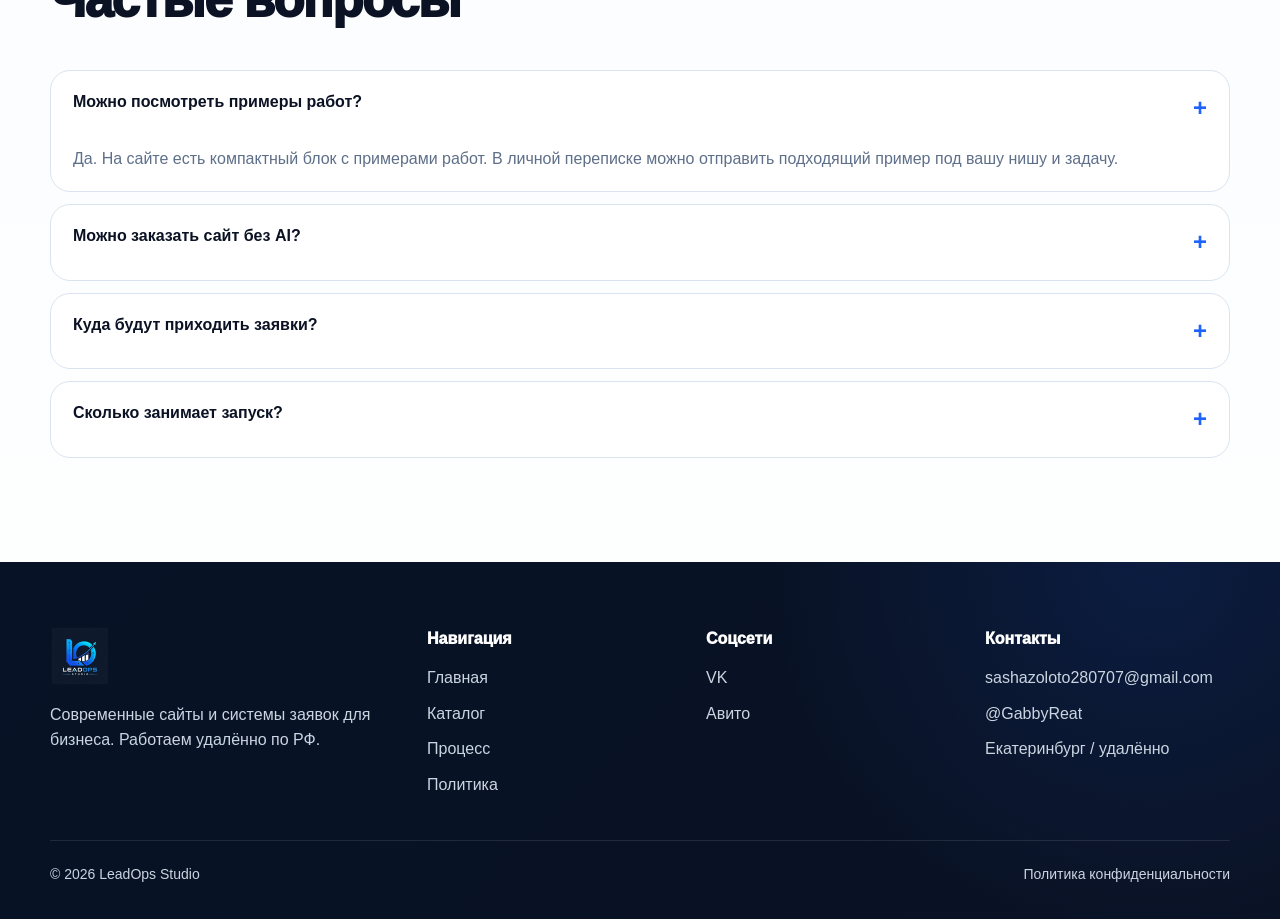
==== commit e8b49e8f: "fix photos" ====
--- a/index.html
+++ b/index.html
@@ -7,7 +7,7 @@
 <link rel="preconnect" href="https://fonts.googleapis.com">
 <link rel="preconnect" href="https://fonts.gstatic.com" crossorigin>
 <link href="https://fonts.googleapis.com/css2?family=Inter:wght@400;500;600;700;800;900&display=swap" rel="stylesheet">
-<link rel="stylesheet" href="assets/css/main.css?v=2026.05.27.2143">
+<link rel="stylesheet" href="assets/css/main.css?v=2026.05.27.2148">
 <title>LeadOps Studio — сайты и системы заявок для бизнеса</title>
 <meta name="description" content="Современные сайты, лендинги и системы обработки заявок для бизнеса: формы, Telegram, Google Sheets/CRM и AI-подсказки.">
 </head>
@@ -75,7 +75,7 @@
       <div class="work-grid">
         <article class="card work-card">
           <a class="work-media" href="https://alexandr2807.github.io/landing/" target="_blank" rel="noopener" aria-label="Открыть сайт риелтора">
-            <img src="assets/img/projects/01-realtor-preview.webp" alt="Скрин сайта риелтора">
+            <img src="assets\img\projects\01-realtor-landing-preview.webp" alt="Скрин сайта риелтора">
           </a>
           <div class="work-body">
             <span class="badge">Недвижимость</span>
@@ -86,7 +86,7 @@
         </article>
         <article class="card work-card">
           <a class="work-media" href="https://samoletplus-ekb.ru/" target="_blank" rel="noopener" aria-label="Открыть сайт агентства недвижимости">
-            <img src="assets/img/projects/03-real-estate-agancy-preview.webp" alt="Скрин сайта агентства недвижимости">
+            <img src="assets\img\projects\03-real-estate-agency-preview.webp" alt="Скрин сайта агентства недвижимости">
           </a>
           <div class="work-body">
             <span class="badge badge--green">Агентство</span>
@@ -97,7 +97,7 @@
         </article>
         <article class="card work-card">
           <a class="work-media" href="https://alexandr2807.github.io/modular-kitchens/" target="_blank" rel="noopener" aria-label="Открыть сайт модульных кухонь">
-            <img src="assets/img/projects/02-modular-kitchens-preview.webp" alt="Скрин сайта модульных кухонь">
+            <img src="assets\img\projects\02-modular-kitchens-preview.webp" alt="Скрин сайта модульных кухонь">
           </a>
           <div class="work-body">
             <span class="badge badge--orange">Каталог</span>
@@ -197,7 +197,7 @@
     <div class="footer-bottom"><span>© <span data-year></span> LeadOps Studio</span><a href="privacy.html">Политика конфиденциальности</a></div>
   </div>
 </footer>
-<script src="assets/js/config.js?v=2026.05.27.2143"></script>
-<script type="module" src="assets/js/app.js?v=2026.05.27.2143"></script>
+<script src="assets/js/config.js?v=2026.05.27.2148"></script>
+<script type="module" src="assets/js/app.js?v=2026.05.27.2148"></script>
 </body>
 </html>
